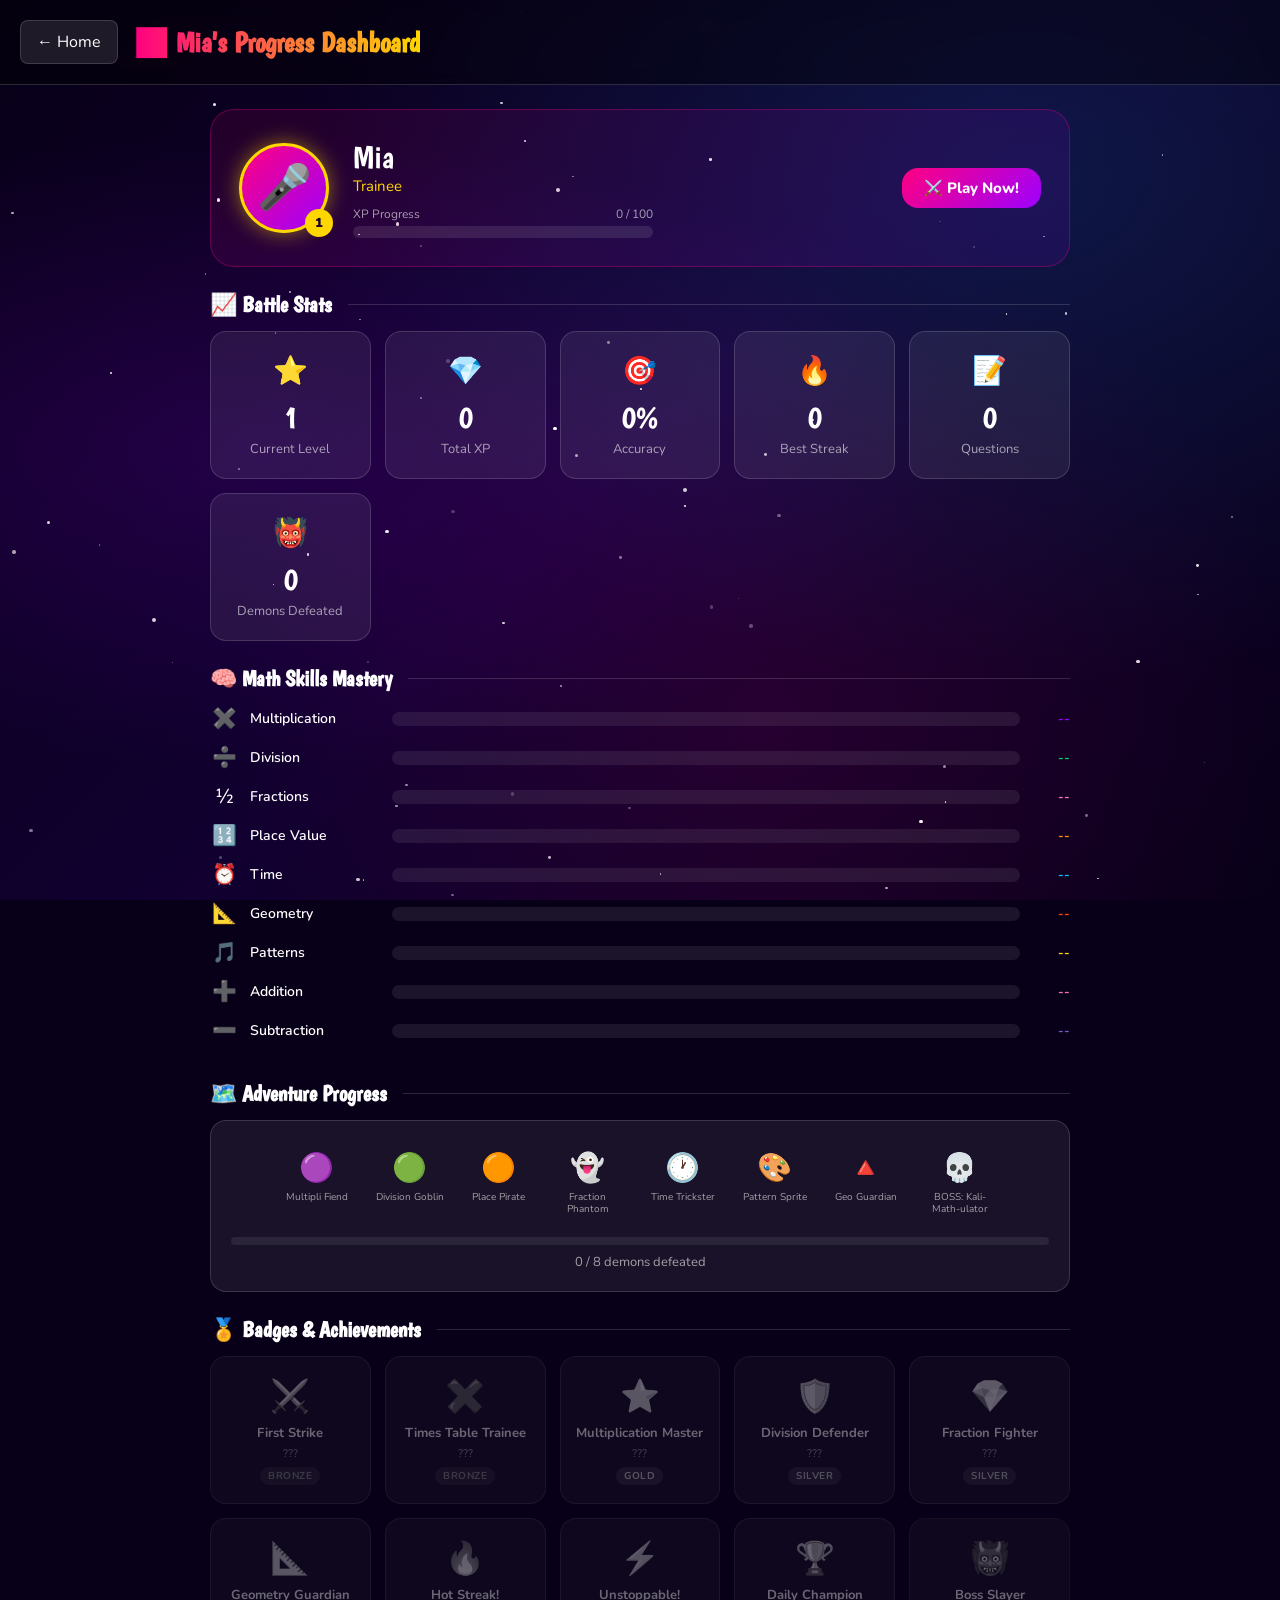
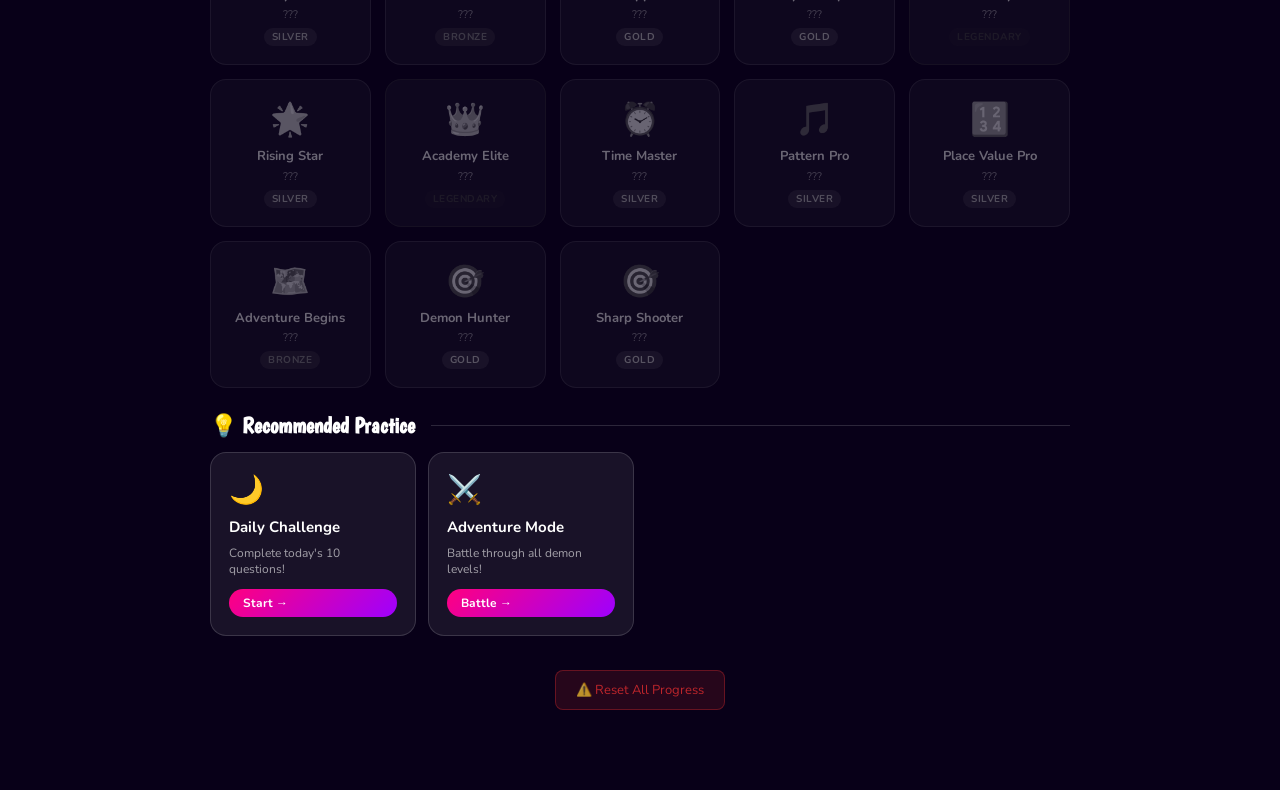
==== dashboard.html @ 1f5659ec "🎮 Launch MiaMath - K-Pop Demon Hunter Academy Full web-based 3rd grade math adventure game for Mia: " ====
<!DOCTYPE html>
<html lang="en">
<head>
  <meta charset="UTF-8">
  <meta name="viewport" content="width=device-width, initial-scale=1.0">
  <title>Dashboard – MiaMath</title>
  <link rel="preconnect" href="https://fonts.googleapis.com">
  <link rel="preconnect" href="https://fonts.gstatic.com" crossorigin>
  <link href="https://fonts.googleapis.com/css2?family=Boogaloo&family=Nunito:wght@400;600;700;800;900&display=swap" rel="stylesheet">
  <link rel="stylesheet" href="css/styles.css">
  <link rel="stylesheet" href="css/animations.css">
</head>
<body class="dashboard-page">

  <div class="stars-bg" id="starsContainer"></div>

  <!-- ══ HEADER ══ -->
  <header class="dashboard-header">
    <a href="index.html" class="back-btn">← Home</a>
    <h1 class="dashboard-title">📊 Mia's Progress Dashboard</h1>
  </header>

  <div class="dashboard-container">

    <!-- ══ HERO CARD ══ -->
    <div class="hero-card">
      <div class="hero-avatar-wrap">
        <div class="hero-avatar">🎤</div>
        <div class="hero-level-ring" id="heroLevelRing">1</div>
      </div>
      <div class="hero-info">
        <div class="hero-player-name" id="heroName">Mia</div>
        <div class="hero-title" id="heroTitle">Trainee</div>
        <div class="hero-xp-bar-container">
          <div class="hero-xp-label">
            <span>XP Progress</span>
            <span><span id="heroXpCurrent">0</span> / <span id="heroXpNext">100</span></span>
          </div>
          <div class="hero-xp-track">
            <div class="hero-xp-fill" id="heroXpFill" style="width:0%"></div>
          </div>
        </div>
      </div>
      <div style="text-align:center;padding:8px 0;">
        <a href="game.html?mode=adventure" style="display:inline-block;background:linear-gradient(135deg,var(--pink),var(--purple));color:white;border-radius:var(--radius);padding:10px 22px;font-weight:800;font-size:15px;">⚔️ Play Now!</a>
      </div>
    </div>

    <!-- ══ STATS GRID ══ -->
    <section>
      <h2 class="section-title">📈 Battle Stats</h2>
      <div class="stats-grid">
        <div class="stat-card">
          <div class="stat-card-icon">⭐</div>
          <div class="stat-card-value" id="statLevel">1</div>
          <div class="stat-card-label">Current Level</div>
        </div>
        <div class="stat-card">
          <div class="stat-card-icon">💎</div>
          <div class="stat-card-value" id="statXP">0</div>
          <div class="stat-card-label">Total XP</div>
        </div>
        <div class="stat-card">
          <div class="stat-card-icon">🎯</div>
          <div class="stat-card-value" id="statAccuracy">--</div>
          <div class="stat-card-label">Accuracy</div>
        </div>
        <div class="stat-card">
          <div class="stat-card-icon">🔥</div>
          <div class="stat-card-value" id="statStreak">0</div>
          <div class="stat-card-label">Best Streak</div>
        </div>
        <div class="stat-card">
          <div class="stat-card-icon">📝</div>
          <div class="stat-card-value" id="statTotalQ">0</div>
          <div class="stat-card-label">Questions</div>
        </div>
        <div class="stat-card">
          <div class="stat-card-icon">👹</div>
          <div class="stat-card-value" id="statDemons">0</div>
          <div class="stat-card-label">Demons Defeated</div>
        </div>
      </div>
    </section>

    <!-- ══ SKILL BARS ══ -->
    <section class="skills-section">
      <h2 class="section-title">🧠 Math Skills Mastery</h2>
      <div id="skillBars">
        <!-- Populated by JS -->
        <div style="color:var(--text-muted);font-size:14px">Loading skills...</div>
      </div>
    </section>

    <!-- ══ ADVENTURE PROGRESS ══ -->
    <section>
      <h2 class="section-title">🗺️ Adventure Progress</h2>
      <div style="background:var(--bg-card);border:1px solid var(--border);border-radius:var(--radius);padding:20px;">
        <div style="display:flex;gap:8px;flex-wrap:wrap;justify-content:center;margin-bottom:14px" id="demonProgressGrid">
          <!-- Populated by JS -->
        </div>
        <div class="adventure-progress-bar">
          <div class="adventure-progress-fill" id="advProgressFill" style="width:0%"></div>
        </div>
        <div style="text-align:center;font-size:13px;color:var(--text-muted);margin-top:8px" id="advProgressText">
          0 / 8 demons defeated
        </div>
      </div>
    </section>

    <!-- ══ BADGES ══ -->
    <section>
      <h2 class="section-title">🏅 Badges & Achievements</h2>
      <div class="badges-grid" id="badgesGrid">
        <div style="color:var(--text-muted);font-size:14px">Loading badges...</div>
      </div>
    </section>

    <!-- ══ RECOMMENDATIONS ══ -->
    <section>
      <h2 class="section-title">💡 Recommended Practice</h2>
      <div class="recommend-grid" id="recommendGrid">
        <!-- Populated by JS -->
      </div>
    </section>

    <!-- ══ RESET ══ -->
    <section style="text-align:center;padding:10px 0 20px;">
      <button id="resetBtn" style="
        background:rgba(255,51,51,0.12);
        border:1px solid rgba(255,51,51,0.3);
        border-radius:var(--radius-sm);
        color:rgba(255,51,51,0.7);
        padding:10px 20px;
        font-size:13px;
        cursor:pointer;
        font-family:var(--font-main);
        transition:all 0.2s;
      " onmouseover="this.style.background='rgba(255,51,51,0.2)'"
         onmouseout="this.style.background='rgba(255,51,51,0.12)'">
        ⚠️ Reset All Progress
      </button>
    </section>

  </div>

  <script src="js/progressSystem.js"></script>
  <script src="js/audioManager.js"></script>
  <script src="js/mathEngine.js"></script>
  <script src="js/uiEngine.js"></script>
  <script src="js/app.js"></script>

  <script>
    document.addEventListener('DOMContentLoaded', () => {
      const ps = ProgressSystem.getState();

      // Adventure demon grid
      const grid = document.getElementById('demonProgressGrid');
      const fill = document.getElementById('advProgressFill');
      const text = document.getElementById('advProgressText');
      const demonData = [
        { name: 'Multipli Fiend', emoji: '🟣' },
        { name: 'Division Goblin', emoji: '🟢' },
        { name: 'Place Pirate', emoji: '🟠' },
        { name: 'Fraction Phantom', emoji: '👻' },
        { name: 'Time Trickster', emoji: '🕐' },
        { name: 'Pattern Sprite', emoji: '🎨' },
        { name: 'Geo Guardian', emoji: '🔺' },
        { name: 'BOSS: Kali-Math-ulator', emoji: '💀' }
      ];

      const defeated = ps.adventureProgress?.defeatedDemons || [];
      demonData.forEach((d, i) => {
        const item = document.createElement('div');
        const done = defeated.includes(i);
        item.style.cssText = 'text-align:center;padding:8px 10px;';
        item.innerHTML = `
          <div style="font-size:28px">${done ? '✅' : d.emoji}</div>
          <div style="font-size:10px;color:${done ? 'var(--green)' : 'var(--text-muted)'};margin-top:4px;max-width:70px;line-height:1.2">${d.name}</div>
        `;
        item.title = done ? `${d.name} - DEFEATED!` : `${d.name} - Not yet defeated`;
        grid.appendChild(item);
      });
      const defCount = defeated.length;
      setTimeout(() => { fill.style.width = (defCount / 8 * 100) + '%'; }, 400);
      text.textContent = `${defCount} / 8 demons defeated`;

      // Reset button
      document.getElementById('resetBtn')?.addEventListener('click', () => {
        if (confirm('⚠️ Are you sure you want to reset ALL of Mia\'s progress? This cannot be undone!')) {
          if (confirm('🚨 Last chance! Reset everything?')) {
            ProgressSystem.reset();
            window.location.reload();
          }
        }
      });
    });
  </script>
</body>
</html>
---- css/styles.css ----
/* ============================================
   MiaMath - K-Pop Demon Hunter
   Main Stylesheet
   ============================================ */

@import url('https://fonts.googleapis.com/css2?family=Boogaloo&family=Nunito:wght@400;600;700;800;900&family=Fredoka+One&display=swap');

/* ---- CSS Variables ---- */
:root {
  --pink:       #FF0080;
  --pink-light: #FF69B4;
  --pink-pale:  #FFB6C1;
  --blue:       #00BFFF;
  --blue-dark:  #0040FF;
  --purple:     #9D00FF;
  --purple-dark:#6600BB;
  --gold:       #FFD700;
  --gold-dark:  #FFA500;
  --green:      #00FF88;
  --red:        #FF3333;
  --bg-dark:    #080018;
  --bg-mid:     #110030;
  --bg-card:    rgba(255,255,255,0.07);
  --bg-card-hover: rgba(255,255,255,0.13);
  --text:       #FFFFFF;
  --text-muted: rgba(255,255,255,0.6);
  --border:     rgba(255,255,255,0.15);
  --shadow-pink: 0 0 20px rgba(255,0,128,0.5);
  --shadow-blue: 0 0 20px rgba(0,191,255,0.5);
  --shadow-gold: 0 0 20px rgba(255,215,0,0.5);
  --radius:     16px;
  --radius-sm:  8px;
  --radius-lg:  24px;
  --font-main:  'Nunito', 'Comic Sans MS', sans-serif;
  --font-title: 'Boogaloo', 'Fredoka One', cursive;
}

/* ---- Reset ---- */
*, *::before, *::after { box-sizing: border-box; margin: 0; padding: 0; }
html { scroll-behavior: smooth; }
body {
  font-family: var(--font-main);
  background: var(--bg-dark);
  color: var(--text);
  min-height: 100vh;
  overflow-x: hidden;
  -webkit-font-smoothing: antialiased;
}
a { text-decoration: none; color: inherit; }
img, svg { max-width: 100%; }
button { cursor: pointer; font-family: inherit; }

/* ============================================
   BACKGROUND / STARS
   ============================================ */
.stars-bg {
  position: fixed;
  inset: 0;
  pointer-events: none;
  z-index: 0;
  background:
    radial-gradient(ellipse at 20% 50%, rgba(157,0,255,0.15) 0%, transparent 50%),
    radial-gradient(ellipse at 80% 20%, rgba(0,191,255,0.12) 0%, transparent 50%),
    radial-gradient(ellipse at 60% 80%, rgba(255,0,128,0.10) 0%, transparent 50%),
    linear-gradient(135deg, #080018 0%, #110030 50%, #080018 100%);
}
.star-dot {
  position: absolute;
  border-radius: 50%;
  background: white;
  animation: twinkle var(--dur, 3s) ease-in-out infinite;
}

/* ============================================
   LANDING PAGE
   ============================================ */
.landing-page { position: relative; overflow: hidden; }

.landing-container {
  position: relative;
  z-index: 1;
  max-width: 900px;
  margin: 0 auto;
  padding: 20px 20px 60px;
  display: flex;
  flex-direction: column;
  align-items: center;
  gap: 28px;
}

/* Title Section */
.title-section { text-align: center; }

.academy-badge {
  display: inline-block;
  background: linear-gradient(90deg, var(--purple), var(--pink), var(--blue));
  -webkit-background-clip: text;
  -webkit-text-fill-color: transparent;
  background-clip: text;
  font-family: var(--font-title);
  font-size: 14px;
  letter-spacing: 3px;
  text-transform: uppercase;
  margin-bottom: 8px;
}

.game-title {
  font-family: var(--font-title);
  font-size: clamp(56px, 12vw, 100px);
  line-height: 1;
  margin-bottom: 8px;
  filter: drop-shadow(0 0 30px rgba(255,0,128,0.6));
}
.title-mia {
  background: linear-gradient(135deg, var(--pink) 0%, var(--gold) 50%, var(--pink-light) 100%);
  -webkit-background-clip: text;
  -webkit-text-fill-color: transparent;
  background-clip: text;
  animation: titlePulse 2s ease-in-out infinite;
}
.title-math {
  background: linear-gradient(135deg, var(--blue) 0%, var(--purple) 50%, var(--blue-dark) 100%);
  -webkit-background-clip: text;
  -webkit-text-fill-color: transparent;
  background-clip: text;
  margin-left: 8px;
  animation: titlePulse 2s ease-in-out infinite 0.5s;
}
.title-subtitle {
  font-size: 16px;
  color: var(--text-muted);
  letter-spacing: 2px;
  font-weight: 600;
  text-transform: uppercase;
}

/* Hero display */
.hero-display {
  display: flex;
  align-items: center;
  gap: 24px;
  flex-wrap: wrap;
  justify-content: center;
}
.hero-character {
  position: relative;
  display: flex;
  flex-direction: column;
  align-items: center;
  gap: 8px;
}
.hero-character img, .hero-character svg {
  width: 160px;
  filter: drop-shadow(0 0 20px rgba(255,105,180,0.7));
  animation: heroFloat 3s ease-in-out infinite;
}
.hero-name-tag {
  background: linear-gradient(90deg, var(--gold), var(--gold-dark));
  color: #1A0033;
  font-family: var(--font-title);
  font-size: 16px;
  padding: 4px 20px;
  border-radius: 20px;
  font-weight: 700;
}

.welcome-message {
  background: var(--bg-card);
  border: 1px solid var(--border);
  border-radius: var(--radius);
  padding: 20px 28px;
  backdrop-filter: blur(10px);
  text-align: center;
}
.welcome-line {
  font-size: 22px;
  font-weight: 800;
  margin-bottom: 6px;
}
.welcome-sub {
  font-size: 15px;
  color: var(--text-muted);
}
.name-highlight {
  color: var(--pink);
  text-shadow: 0 0 12px var(--pink);
  font-size: 26px;
}

/* Mode Grid */
.mode-grid {
  display: grid;
  grid-template-columns: repeat(2, 1fr);
  gap: 16px;
  width: 100%;
  max-width: 600px;
}

.mode-card {
  position: relative;
  background: var(--bg-card);
  border: 2px solid var(--border);
  border-radius: var(--radius);
  padding: 24px 16px;
  text-align: center;
  transition: all 0.3s ease;
  overflow: hidden;
  cursor: pointer;
}
.mode-card:hover {
  transform: translateY(-4px) scale(1.02);
  background: var(--bg-card-hover);
}
.mode-card .card-glow {
  position: absolute;
  inset: 0;
  opacity: 0;
  transition: opacity 0.3s;
}
.mode-card:hover .card-glow { opacity: 1; }

.adventure-card { border-color: rgba(255,0,128,0.4); }
.adventure-card:hover { border-color: var(--pink); box-shadow: var(--shadow-pink); }
.adventure-card .card-glow { background: radial-gradient(circle at center, rgba(255,0,128,0.1), transparent); }

.practice-card { border-color: rgba(0,191,255,0.4); }
.practice-card:hover { border-color: var(--blue); box-shadow: var(--shadow-blue); }
.practice-card .card-glow { background: radial-gradient(circle at center, rgba(0,191,255,0.1), transparent); }

.boss-card { border-color: rgba(157,0,255,0.4); }
.boss-card:hover { border-color: var(--purple); box-shadow: 0 0 20px rgba(157,0,255,0.5); }
.boss-card .card-glow { background: radial-gradient(circle at center, rgba(157,0,255,0.1), transparent); }

.daily-card { border-color: rgba(255,215,0,0.4); }
.daily-card:hover { border-color: var(--gold); box-shadow: var(--shadow-gold); }
.daily-card .card-glow { background: radial-gradient(circle at center, rgba(255,215,0,0.1), transparent); }

.card-icon { font-size: 36px; margin-bottom: 10px; display: block; }
.card-title {
  font-family: var(--font-title);
  font-size: 20px;
  margin-bottom: 6px;
  color: white;
}
.card-desc {
  font-size: 13px;
  color: var(--text-muted);
}

/* Dashboard button */
.dashboard-btn {
  display: flex;
  align-items: center;
  gap: 10px;
  background: linear-gradient(135deg, rgba(255,215,0,0.15), rgba(255,165,0,0.1));
  border: 2px solid rgba(255,215,0,0.4);
  border-radius: 50px;
  padding: 12px 28px;
  font-size: 16px;
  font-weight: 700;
  color: var(--gold);
  transition: all 0.3s;
}
.dashboard-btn:hover {
  background: linear-gradient(135deg, rgba(255,215,0,0.25), rgba(255,165,0,0.2));
  border-color: var(--gold);
  box-shadow: var(--shadow-gold);
  transform: scale(1.05);
}

/* Quick stats */
.quick-stats {
  display: flex;
  gap: 20px;
  background: var(--bg-card);
  border: 1px solid var(--border);
  border-radius: 50px;
  padding: 14px 28px;
  flex-wrap: wrap;
  justify-content: center;
  backdrop-filter: blur(10px);
}
.stat-item {
  display: flex;
  align-items: center;
  gap: 6px;
  font-size: 14px;
}
.stat-icon { font-size: 18px; }
.stat-label { color: var(--text-muted); font-size: 12px; }
.stat-value { font-weight: 800; font-size: 16px; color: white; }

/* ============================================
   GAME PAGE - BATTLE ARENA
   ============================================ */
.game-page {
  display: flex;
  flex-direction: column;
  min-height: 100vh;
  position: relative;
}

/* HUD */
.game-hud {
  position: relative;
  z-index: 10;
  display: flex;
  align-items: center;
  justify-content: space-between;
  padding: 12px 20px;
  background: rgba(0,0,0,0.5);
  border-bottom: 1px solid var(--border);
  backdrop-filter: blur(10px);
  flex-wrap: wrap;
  gap: 10px;
}

.hud-left, .hud-right { display: flex; align-items: center; gap: 12px; }
.hud-center { display: flex; flex-direction: column; align-items: center; gap: 4px; flex: 1; max-width: 280px; }

.level-badge {
  background: linear-gradient(135deg, var(--purple), var(--pink));
  border-radius: 20px;
  padding: 6px 14px;
  font-family: var(--font-title);
  font-size: 16px;
  white-space: nowrap;
}

.xp-bar-container {
  width: 100%;
}
.xp-label {
  display: flex;
  justify-content: space-between;
  font-size: 11px;
  color: var(--text-muted);
  margin-bottom: 3px;
}
.xp-bar-track {
  width: 100%;
  height: 10px;
  background: rgba(255,255,255,0.1);
  border-radius: 5px;
  overflow: hidden;
}
.xp-bar-fill {
  height: 100%;
  background: linear-gradient(90deg, var(--purple), var(--pink), var(--gold));
  border-radius: 5px;
  transition: width 0.8s ease;
}

.streak-badge {
  display: flex;
  align-items: center;
  gap: 5px;
  background: rgba(255,165,0,0.2);
  border: 1px solid rgba(255,165,0,0.4);
  border-radius: 20px;
  padding: 6px 12px;
  font-weight: 700;
  font-size: 14px;
  color: var(--gold);
}
.streak-badge.hot { animation: streakPulse 0.5s ease-in-out infinite alternate; }

.hud-btn {
  background: rgba(255,255,255,0.1);
  border: 1px solid var(--border);
  border-radius: 10px;
  padding: 8px 14px;
  color: white;
  font-size: 14px;
  transition: all 0.2s;
}
.hud-btn:hover { background: rgba(255,255,255,0.18); }

/* Battle arena */
.battle-arena {
  position: relative;
  z-index: 1;
  flex: 1;
  display: flex;
  flex-direction: column;
  align-items: center;
  padding: 20px;
  gap: 16px;
}

/* Stage */
.battle-stage {
  width: 100%;
  max-width: 800px;
  display: flex;
  justify-content: space-between;
  align-items: flex-end;
  gap: 10px;
  min-height: 280px;
}

.demon-side, .mia-side {
  display: flex;
  flex-direction: column;
  align-items: center;
  gap: 8px;
  flex: 1;
  max-width: 260px;
}

.mia-side { align-items: center; }

/* Fighter sprites */
.fighter-sprite {
  position: relative;
  display: flex;
  justify-content: center;
}
.fighter-sprite img, .fighter-sprite svg {
  width: clamp(120px, 18vw, 200px);
  height: auto;
  filter: drop-shadow(0 8px 20px rgba(0,0,0,0.5));
}
.demon-sprite img, .demon-sprite svg {
  animation: demonIdle 2.5s ease-in-out infinite;
  filter: drop-shadow(0 0 18px rgba(157,0,255,0.6));
}
.mia-sprite img, .mia-sprite svg {
  animation: heroFloat 3s ease-in-out infinite;
  filter: drop-shadow(0 0 18px rgba(255,105,180,0.6));
}

/* HP/Energy bars */
.health-bar-container, .energy-bar-container {
  width: 100%;
  max-width: 200px;
}
.bar-label {
  display: flex;
  justify-content: space-between;
  align-items: center;
  margin-bottom: 4px;
}
.bar-name { font-weight: 700; font-size: 13px; }
.bar-value { font-size: 13px; font-weight: 700; }

.hp-track, .energy-track {
  width: 100%;
  height: 16px;
  background: rgba(0,0,0,0.4);
  border-radius: 8px;
  overflow: hidden;
  border: 1px solid rgba(255,255,255,0.1);
}
.hp-fill {
  height: 100%;
  border-radius: 8px;
  background: linear-gradient(90deg, #FF4444, #FF0000);
  transition: width 0.5s ease;
  position: relative;
  overflow: hidden;
}
.hp-fill::after {
  content: '';
  position: absolute;
  top: 2px; left: 5px; right: 5px;
  height: 4px;
  background: rgba(255,255,255,0.35);
  border-radius: 2px;
}
.hp-fill.good { background: linear-gradient(90deg, #44CC44, #00AA00); }
.hp-fill.warn { background: linear-gradient(90deg, #FFAA00, #FF8800); }
.hp-fill.crit { background: linear-gradient(90deg, #FF4444, #CC0000); animation: hpCrit 0.5s ease-in-out infinite alternate; }

.energy-fill {
  height: 100%;
  border-radius: 8px;
  background: linear-gradient(90deg, var(--blue), var(--purple));
  transition: width 0.5s ease;
}

/* Speech bubble */
.speech-bubble {
  position: relative;
  background: rgba(0,0,0,0.7);
  border: 2px solid var(--purple);
  border-radius: var(--radius);
  padding: 12px 16px;
  max-width: 220px;
  text-align: center;
  font-size: 14px;
  box-shadow: 0 0 15px rgba(157,0,255,0.3);
  transition: all 0.3s;
}
.speech-bubble::after {
  content: '';
  position: absolute;
  bottom: -12px;
  left: 50%;
  transform: translateX(-50%);
  border: 6px solid transparent;
  border-top-color: var(--purple);
}
.demon-name-badge {
  font-family: var(--font-title);
  font-size: 18px;
  color: var(--purple);
  margin-bottom: 4px;
}
.demon-taunt { font-size: 13px; color: var(--text-muted); font-style: italic; }

/* VS indicator */
.vs-badge {
  font-family: var(--font-title);
  font-size: 32px;
  color: var(--gold);
  text-shadow: 0 0 20px var(--gold);
  align-self: center;
  animation: vsPulse 1.5s ease-in-out infinite;
}

/* ============================================
   QUESTION AREA
   ============================================ */
.question-area {
  width: 100%;
  max-width: 680px;
  background: rgba(0,0,0,0.5);
  border: 2px solid var(--border);
  border-radius: var(--radius-lg);
  padding: 24px;
  backdrop-filter: blur(12px);
  text-align: center;
}
.question-area.correct-flash { border-color: var(--green); box-shadow: 0 0 30px rgba(0,255,136,0.4); }
.question-area.wrong-flash  { border-color: var(--red); box-shadow: 0 0 30px rgba(255,51,51,0.4); }

.category-tag {
  display: inline-flex;
  align-items: center;
  gap: 6px;
  background: rgba(157,0,255,0.25);
  border: 1px solid rgba(157,0,255,0.4);
  border-radius: 20px;
  padding: 4px 14px;
  font-size: 12px;
  color: var(--pink-light);
  margin-bottom: 12px;
  text-transform: uppercase;
  letter-spacing: 1px;
  font-weight: 700;
}

.question-text {
  font-size: clamp(20px, 4vw, 28px);
  font-weight: 800;
  line-height: 1.3;
  margin-bottom: 20px;
  color: white;
}
.question-text.word-problem {
  font-size: clamp(17px, 3vw, 21px);
  background: rgba(255,255,255,0.05);
  border-radius: var(--radius-sm);
  padding: 14px;
  border-left: 4px solid var(--blue);
}

/* Multiple choice answers */
.choices-grid {
  display: grid;
  grid-template-columns: repeat(2, 1fr);
  gap: 12px;
  margin-bottom: 16px;
}

.choice-btn {
  background: rgba(255,255,255,0.07);
  border: 2px solid var(--border);
  border-radius: var(--radius);
  padding: 16px 12px;
  font-size: clamp(18px, 3vw, 24px);
  font-weight: 800;
  font-family: var(--font-main);
  color: white;
  transition: all 0.2s;
  position: relative;
  overflow: hidden;
}
.choice-btn::before {
  content: '';
  position: absolute;
  inset: 0;
  background: radial-gradient(circle at center, rgba(255,255,255,0.1), transparent);
  opacity: 0;
  transition: opacity 0.2s;
}
.choice-btn:hover:not(:disabled) {
  transform: scale(1.04);
  border-color: var(--pink);
  box-shadow: 0 0 20px rgba(255,0,128,0.3);
}
.choice-btn:hover:not(:disabled)::before { opacity: 1; }
.choice-btn:active:not(:disabled) { transform: scale(0.97); }
.choice-btn.correct {
  border-color: var(--green);
  background: rgba(0,255,136,0.2);
  box-shadow: 0 0 20px rgba(0,255,136,0.4);
  color: var(--green);
}
.choice-btn.wrong {
  border-color: var(--red);
  background: rgba(255,51,51,0.15);
  box-shadow: 0 0 15px rgba(255,51,51,0.3);
  color: var(--red);
}
.choice-btn:disabled { opacity: 0.6; cursor: not-allowed; }

/* Fill-in-blank input */
.fill-blank-form {
  display: flex;
  gap: 12px;
  justify-content: center;
  align-items: center;
  flex-wrap: wrap;
}
.fill-blank-input {
  background: rgba(255,255,255,0.07);
  border: 2px solid var(--border);
  border-radius: var(--radius);
  padding: 14px 20px;
  font-size: 28px;
  font-weight: 800;
  font-family: var(--font-main);
  color: white;
  text-align: center;
  width: 200px;
  transition: border-color 0.2s;
}
.fill-blank-input:focus {
  outline: none;
  border-color: var(--blue);
  box-shadow: 0 0 15px rgba(0,191,255,0.3);
}
.submit-btn {
  background: linear-gradient(135deg, var(--pink), var(--purple));
  border: none;
  border-radius: var(--radius);
  padding: 14px 28px;
  font-size: 18px;
  font-weight: 800;
  color: white;
  transition: all 0.2s;
}
.submit-btn:hover { transform: scale(1.05); box-shadow: var(--shadow-pink); }

/* Hint area */
.hint-area {
  margin-top: 14px;
  background: rgba(255,215,0,0.1);
  border: 1px solid rgba(255,215,0,0.3);
  border-radius: var(--radius-sm);
  padding: 12px 16px;
  font-size: 14px;
  color: var(--gold);
  text-align: left;
  display: none;
}
.hint-area.visible { display: block; animation: fadeInUp 0.4s ease; }
.hint-icon { margin-right: 8px; }

/* Feedback flash */
.feedback-overlay {
  position: fixed;
  top: 50%;
  left: 50%;
  transform: translate(-50%, -50%);
  font-family: var(--font-title);
  font-size: clamp(48px, 10vw, 80px);
  font-weight: 900;
  pointer-events: none;
  z-index: 100;
  opacity: 0;
  text-shadow: 0 0 40px currentColor;
}
.feedback-overlay.correct-feed {
  color: var(--green);
  animation: feedbackPop 0.8s ease forwards;
}
.feedback-overlay.wrong-feed {
  color: var(--red);
  animation: feedbackWrong 0.8s ease forwards;
}

/* ============================================
   BATTLE RESULT OVERLAY
   ============================================ */
.result-overlay {
  position: fixed;
  inset: 0;
  z-index: 200;
  display: flex;
  align-items: center;
  justify-content: center;
  background: rgba(0,0,0,0.85);
  backdrop-filter: blur(8px);
  opacity: 0;
  pointer-events: none;
  transition: opacity 0.5s;
}
.result-overlay.active { opacity: 1; pointer-events: all; }

.result-card {
  background: linear-gradient(135deg, #110030, #0a0018);
  border: 2px solid var(--border);
  border-radius: var(--radius-lg);
  padding: 40px;
  max-width: 480px;
  width: 90%;
  text-align: center;
  position: relative;
  overflow: hidden;
}
.result-card.victory { border-color: var(--gold); box-shadow: var(--shadow-gold); }
.result-card.defeat  { border-color: var(--red); box-shadow: 0 0 40px rgba(255,51,51,0.3); }

.result-icon { font-size: 72px; margin-bottom: 10px; }
.result-title {
  font-family: var(--font-title);
  font-size: 42px;
  margin-bottom: 8px;
}
.result-card.victory .result-title { color: var(--gold); text-shadow: var(--shadow-gold); }
.result-card.defeat  .result-title { color: var(--red); }

.result-msg { font-size: 17px; color: var(--text-muted); margin-bottom: 20px; line-height: 1.5; }
.result-msg .name-hi { color: var(--pink); font-weight: 800; }

.result-stats {
  display: flex;
  justify-content: center;
  gap: 20px;
  margin-bottom: 24px;
  flex-wrap: wrap;
}
.res-stat {
  background: rgba(255,255,255,0.07);
  border-radius: var(--radius-sm);
  padding: 12px 20px;
  text-align: center;
}
.res-stat-val { font-size: 28px; font-weight: 900; color: var(--gold); }
.res-stat-lbl { font-size: 12px; color: var(--text-muted); }

.result-xp-gain {
  font-family: var(--font-title);
  font-size: 26px;
  color: var(--purple);
  margin-bottom: 20px;
  animation: xpPop 0.6s ease;
}

.badge-unlocked {
  background: linear-gradient(135deg, rgba(255,215,0,0.15), rgba(255,165,0,0.1));
  border: 2px solid var(--gold);
  border-radius: var(--radius);
  padding: 14px;
  margin-bottom: 20px;
  display: none;
}
.badge-unlocked.show { display: block; animation: badgePop 0.6s cubic-bezier(0.34,1.56,0.64,1); }
.badge-unlocked-title { font-size: 12px; color: var(--gold); text-transform: uppercase; letter-spacing: 1px; margin-bottom: 6px; }
.badge-unlocked-name { font-family: var(--font-title); font-size: 22px; color: white; }

.result-btns { display: flex; gap: 12px; justify-content: center; flex-wrap: wrap; }
.result-btn {
  padding: 14px 28px;
  border: none;
  border-radius: var(--radius);
  font-size: 16px;
  font-weight: 800;
  font-family: var(--font-main);
  transition: all 0.2s;
}
.result-btn.primary {
  background: linear-gradient(135deg, var(--pink), var(--purple));
  color: white;
}
.result-btn.secondary {
  background: rgba(255,255,255,0.1);
  border: 1px solid var(--border);
  color: white;
}
.result-btn:hover { transform: scale(1.05); }

/* ============================================
   DASHBOARD PAGE
   ============================================ */
.dashboard-page {
  position: relative;
  min-height: 100vh;
}

.dashboard-header {
  position: relative;
  z-index: 1;
  display: flex;
  align-items: center;
  gap: 16px;
  padding: 20px;
  border-bottom: 1px solid var(--border);
  background: rgba(0,0,0,0.4);
  backdrop-filter: blur(10px);
}
.back-btn {
  background: rgba(255,255,255,0.1);
  border: 1px solid var(--border);
  border-radius: var(--radius-sm);
  padding: 10px 16px;
  color: white;
  font-size: 16px;
  transition: all 0.2s;
}
.back-btn:hover { background: rgba(255,255,255,0.18); transform: translateX(-2px); }

.dashboard-title {
  font-family: var(--font-title);
  font-size: 28px;
  background: linear-gradient(90deg, var(--pink), var(--gold));
  -webkit-background-clip: text;
  -webkit-text-fill-color: transparent;
  background-clip: text;
}

.dashboard-container {
  position: relative;
  z-index: 1;
  max-width: 900px;
  margin: 0 auto;
  padding: 24px 20px 60px;
  display: flex;
  flex-direction: column;
  gap: 24px;
}

/* Player hero card */
.hero-card {
  background: linear-gradient(135deg, rgba(255,0,128,0.1), rgba(157,0,255,0.1));
  border: 1px solid rgba(255,0,128,0.3);
  border-radius: var(--radius-lg);
  padding: 28px;
  display: flex;
  align-items: center;
  gap: 24px;
  flex-wrap: wrap;
}
.hero-avatar-wrap {
  position: relative;
}
.hero-avatar {
  width: 90px;
  height: 90px;
  background: linear-gradient(135deg, var(--pink), var(--purple));
  border-radius: 50%;
  display: flex;
  align-items: center;
  justify-content: center;
  font-size: 44px;
  border: 3px solid var(--gold);
  box-shadow: var(--shadow-gold);
}
.hero-level-ring {
  position: absolute;
  bottom: -4px; right: -4px;
  background: var(--gold);
  color: #1A0033;
  font-weight: 900;
  font-size: 13px;
  border-radius: 50%;
  width: 28px; height: 28px;
  display: flex; align-items: center; justify-content: center;
}
.hero-info { flex: 1; }
.hero-player-name { font-family: var(--font-title); font-size: 32px; color: white; }
.hero-title { color: var(--gold); font-size: 15px; margin-bottom: 10px; }
.hero-xp-bar-container { width: 100%; max-width: 300px; }
.hero-xp-label { display: flex; justify-content: space-between; font-size: 12px; color: var(--text-muted); margin-bottom: 4px; }
.hero-xp-track {
  width: 100%;
  height: 12px;
  background: rgba(255,255,255,0.1);
  border-radius: 6px;
  overflow: hidden;
}
.hero-xp-fill {
  height: 100%;
  background: linear-gradient(90deg, var(--purple), var(--pink), var(--gold));
  border-radius: 6px;
  transition: width 1s ease;
}

/* Stats grid */
.stats-grid {
  display: grid;
  grid-template-columns: repeat(auto-fit, minmax(160px, 1fr));
  gap: 14px;
}
.stat-card {
  background: var(--bg-card);
  border: 1px solid var(--border);
  border-radius: var(--radius);
  padding: 20px;
  text-align: center;
  transition: all 0.3s;
}
.stat-card:hover { transform: translateY(-2px); background: var(--bg-card-hover); }
.stat-card-icon { font-size: 28px; margin-bottom: 8px; }
.stat-card-value { font-family: var(--font-title); font-size: 32px; color: white; margin-bottom: 4px; }
.stat-card-label { font-size: 13px; color: var(--text-muted); }

/* Section titles */
.section-title {
  font-family: var(--font-title);
  font-size: 22px;
  margin-bottom: 14px;
  display: flex;
  align-items: center;
  gap: 8px;
}
.section-title::after {
  content: '';
  flex: 1;
  height: 1px;
  background: var(--border);
  margin-left: 8px;
}

/* Skill bars */
.skills-section {}
.skill-row {
  display: flex;
  align-items: center;
  gap: 12px;
  margin-bottom: 12px;
}
.skill-icon { font-size: 20px; width: 28px; text-align: center; }
.skill-name { width: 130px; font-size: 14px; font-weight: 600; flex-shrink: 0; }
.skill-track {
  flex: 1;
  height: 14px;
  background: rgba(255,255,255,0.08);
  border-radius: 7px;
  overflow: hidden;
}
.skill-fill {
  height: 100%;
  border-radius: 7px;
  transition: width 1.2s cubic-bezier(0.34,1.56,0.64,1);
}
.skill-pct { font-size: 13px; font-weight: 700; width: 38px; text-align: right; }

/* Badges grid */
.badges-grid {
  display: grid;
  grid-template-columns: repeat(auto-fill, minmax(150px, 1fr));
  gap: 14px;
}
.badge-card {
  background: var(--bg-card);
  border: 1px solid var(--border);
  border-radius: var(--radius);
  padding: 18px 12px;
  text-align: center;
  transition: all 0.3s;
  position: relative;
  overflow: hidden;
}
.badge-card.unlocked {
  background: linear-gradient(135deg, rgba(255,215,0,0.1), rgba(255,165,0,0.05));
  border-color: rgba(255,215,0,0.4);
}
.badge-card.unlocked:hover { transform: translateY(-3px); box-shadow: var(--shadow-gold); }
.badge-card.locked { opacity: 0.4; filter: grayscale(1); }
.badge-card.legendary { border-color: rgba(255,0,128,0.5); }
.badge-card.legendary.unlocked { background: linear-gradient(135deg, rgba(255,0,128,0.15), rgba(157,0,255,0.1)); }
.badge-icon { font-size: 32px; margin-bottom: 8px; display: block; }
.badge-name { font-size: 13px; font-weight: 700; margin-bottom: 4px; line-height: 1.2; }
.badge-desc { font-size: 11px; color: var(--text-muted); }
.badge-rarity {
  display: inline-block;
  font-size: 10px;
  padding: 2px 8px;
  border-radius: 10px;
  margin-top: 6px;
  font-weight: 700;
  text-transform: uppercase;
  letter-spacing: 0.5px;
}
.rarity-bronze { background: rgba(205,127,50,0.2); color: #CD7F32; }
.rarity-silver { background: rgba(192,192,192,0.15); color: #C0C0C0; }
.rarity-gold { background: rgba(255,215,0,0.15); color: var(--gold); }
.rarity-legendary { background: rgba(255,0,128,0.15); color: var(--pink); }

/* Recommended section */
.recommend-grid {
  display: grid;
  grid-template-columns: repeat(auto-fill, minmax(200px, 1fr));
  gap: 12px;
}
.recommend-card {
  background: var(--bg-card);
  border: 1px solid var(--border);
  border-radius: var(--radius);
  padding: 18px;
  display: flex;
  flex-direction: column;
  gap: 8px;
  transition: all 0.3s;
  text-decoration: none;
}
.recommend-card:hover { background: var(--bg-card-hover); transform: translateY(-2px); }
.rec-icon { font-size: 28px; }
.rec-name { font-weight: 700; font-size: 15px; }
.rec-desc { font-size: 12px; color: var(--text-muted); }
.rec-action {
  display: inline-block;
  background: linear-gradient(135deg, var(--pink), var(--purple));
  color: white;
  border-radius: 20px;
  padding: 6px 14px;
  font-size: 12px;
  font-weight: 700;
  margin-top: 4px;
}

/* ============================================
   MODE INTRO OVERLAY
   ============================================ */
.mode-intro {
  position: fixed;
  inset: 0;
  z-index: 150;
  display: flex;
  align-items: center;
  justify-content: center;
  background: rgba(0,0,0,0.92);
  backdrop-filter: blur(12px);
  transition: opacity 0.5s;
}
.mode-intro.hide { opacity: 0; pointer-events: none; }

.intro-card {
  max-width: 500px;
  width: 90%;
  text-align: center;
  padding: 40px;
  background: linear-gradient(135deg, #110030, #080018);
  border: 2px solid var(--purple);
  border-radius: var(--radius-lg);
  box-shadow: 0 0 40px rgba(157,0,255,0.3);
  animation: introSlideIn 0.6s cubic-bezier(0.34,1.56,0.64,1);
}
.intro-demon-preview { width: 180px; margin: 0 auto 16px; animation: demonIdle 2.5s ease-in-out infinite; }
.intro-demon-name { font-family: var(--font-title); font-size: 30px; color: var(--purple); margin-bottom: 4px; }
.intro-sub { font-size: 15px; color: var(--text-muted); margin-bottom: 16px; }
.intro-desc { font-size: 16px; line-height: 1.6; margin-bottom: 24px; }
.intro-start-btn {
  background: linear-gradient(135deg, var(--pink), var(--purple));
  border: none;
  border-radius: var(--radius);
  padding: 16px 40px;
  font-size: 20px;
  font-weight: 800;
  font-family: var(--font-title);
  color: white;
  cursor: pointer;
  transition: all 0.2s;
  box-shadow: var(--shadow-pink);
}
.intro-start-btn:hover { transform: scale(1.05); }

/* ============================================
   CONFETTI / PARTICLES
   ============================================ */
#confettiCanvas {
  position: fixed;
  inset: 0;
  pointer-events: none;
  z-index: 300;
  opacity: 0;
  transition: opacity 0.3s;
}
#confettiCanvas.active { opacity: 1; }

/* ============================================
   UTILITY
   ============================================ */
.hidden { display: none !important; }
.text-center { text-align: center; }
.flex-center { display: flex; align-items: center; justify-content: center; }

/* ---- Scrollbar ---- */
::-webkit-scrollbar { width: 6px; }
::-webkit-scrollbar-track { background: rgba(255,255,255,0.05); }
::-webkit-scrollbar-thumb { background: rgba(255,0,128,0.4); border-radius: 3px; }
::-webkit-scrollbar-thumb:hover { background: var(--pink); }

/* ============================================
   RESPONSIVE
   ============================================ */
@media (max-width: 640px) {
  .mode-grid { grid-template-columns: 1fr 1fr; gap: 10px; }
  .card-title { font-size: 16px; }
  .card-icon { font-size: 28px; }
  .battle-stage { min-height: 200px; }
  .choices-grid { grid-template-columns: 1fr 1fr; gap: 8px; }
  .choice-btn { padding: 12px 8px; font-size: 16px; }
  .question-text { font-size: 18px; }
  .game-hud { padding: 8px 12px; }
  .stats-grid { grid-template-columns: repeat(2, 1fr); }
  .badges-grid { grid-template-columns: repeat(2, 1fr); }
  .result-card { padding: 24px 20px; }
  .result-title { font-size: 32px; }
  .hero-card { flex-direction: column; text-align: center; }
}

@media (min-width: 641px) and (max-width: 900px) {
  .mode-grid { max-width: 480px; }
  .battle-stage { min-height: 240px; }
  .choices-grid { grid-template-columns: repeat(2, 1fr); }
}

@media (min-width: 901px) {
  .battle-stage { min-height: 300px; }
}
---- css/animations.css ----
/* ============================================
   MiaMath - K-Pop Demon Hunter
   Animations Stylesheet
   ============================================ */

/* ---- Background Stars ---- */
@keyframes twinkle {
  0%, 100% { opacity: 0.2; transform: scale(1); }
  50%       { opacity: 1;   transform: scale(1.3); }
}

/* ---- Title ---- */
@keyframes titlePulse {
  0%, 100% { filter: brightness(1); }
  50%       { filter: brightness(1.2); }
}

/* ---- Hero / Character ---- */
@keyframes heroFloat {
  0%, 100% { transform: translateY(0px); }
  50%       { transform: translateY(-10px); }
}

@keyframes demonIdle {
  0%, 100% { transform: translateY(0px) rotate(-1deg); }
  25%       { transform: translateY(-6px) rotate(1deg); }
  75%       { transform: translateY(-3px) rotate(-0.5deg); }
}

/* ---- Demon entrance ---- */
@keyframes demonEntrance {
  0%   { transform: scale(0) rotate(-20deg); opacity: 0; }
  60%  { transform: scale(1.15) rotate(5deg); opacity: 1; }
  80%  { transform: scale(0.95) rotate(-2deg); }
  100% { transform: scale(1) rotate(0); }
}

/* ---- Demon hit ---- */
@keyframes demonHit {
  0%    { transform: translateX(0) rotate(0); filter: brightness(1); }
  15%   { transform: translateX(-15px) rotate(-5deg); filter: brightness(3) saturate(0); }
  30%   { transform: translateX(12px) rotate(3deg); filter: brightness(2); }
  50%   { transform: translateX(-8px); }
  70%   { transform: translateX(5px); }
  100%  { transform: translateX(0) rotate(0); filter: brightness(1); }
}

/* ---- Demon defeat ---- */
@keyframes demonDefeat {
  0%    { transform: scale(1); opacity: 1; }
  20%   { transform: scale(1.2) rotate(10deg); filter: brightness(3); }
  40%   { transform: scale(0.8) rotate(-8deg); opacity: 0.7; }
  70%   { transform: scale(0.3) rotate(25deg) translateY(30px); opacity: 0.3; }
  100%  { transform: scale(0) rotate(45deg) translateY(60px); opacity: 0; }
}

/* ---- Mia attack animation ---- */
@keyframes miaAttack {
  0%   { transform: translateX(0) rotate(0); }
  20%  { transform: translateX(20px) rotate(8deg) scale(1.1); }
  40%  { transform: translateX(-5px) rotate(-3deg); }
  60%  { transform: translateX(8px); }
  100% { transform: translateX(0) rotate(0); }
}

/* ---- Mia hurt ---- */
@keyframes miaHurt {
  0%, 100% { filter: brightness(1); transform: translateX(0); }
  20%  { filter: brightness(0.3) sepia(1) hue-rotate(300deg); transform: translateX(8px); }
  40%  { filter: brightness(0.5); transform: translateX(-6px); }
  60%  { filter: brightness(0.7); transform: translateX(4px); }
  80%  { filter: brightness(0.9); transform: translateX(-2px); }
}

/* ---- Feedback overlays ---- */
@keyframes feedbackPop {
  0%   { opacity: 0; transform: translate(-50%, -50%) scale(0.3); }
  40%  { opacity: 1; transform: translate(-50%, -50%) scale(1.2); }
  60%  { transform: translate(-50%, -50%) scale(0.9); }
  80%  { transform: translate(-50%, -50%) scale(1.05); }
  100% { opacity: 0; transform: translate(-50%, -55%) scale(1); }
}

@keyframes feedbackWrong {
  0%   { opacity: 0; transform: translate(-50%, -50%) scale(0.5) rotate(-10deg); }
  30%  { opacity: 1; transform: translate(-50%, -50%) scale(1.1) rotate(5deg); }
  60%  { transform: translate(-50%, -50%) scale(0.95) rotate(-3deg); }
  100% { opacity: 0; transform: translate(-50%, -55%) scale(0.9); }
}

/* ---- VS badge ---- */
@keyframes vsPulse {
  0%, 100% { text-shadow: 0 0 10px var(--gold); transform: scale(1); }
  50%       { text-shadow: 0 0 30px var(--gold), 0 0 60px var(--gold); transform: scale(1.15); }
}

/* ---- XP Bar gain ---- */
@keyframes xpFill {
  0%   { background-position: 0% center; }
  100% { background-position: 200% center; }
}

@keyframes xpPop {
  0%   { transform: scale(0); opacity: 0; }
  60%  { transform: scale(1.2); opacity: 1; }
  100% { transform: scale(1); }
}

/* ---- Streak pulse ---- */
@keyframes streakPulse {
  0%   { box-shadow: 0 0 5px rgba(255,165,0,0.4); }
  100% { box-shadow: 0 0 20px rgba(255,165,0,0.9), 0 0 40px rgba(255,165,0,0.4); }
}

/* ---- HP critical ---- */
@keyframes hpCrit {
  0%   { opacity: 1; }
  100% { opacity: 0.5; }
}

/* ---- Badge unlock ---- */
@keyframes badgePop {
  0%   { transform: scale(0) rotate(-15deg); opacity: 0; }
  60%  { transform: scale(1.15) rotate(5deg); opacity: 1; }
  80%  { transform: scale(0.95) rotate(-2deg); }
  100% { transform: scale(1) rotate(0); }
}

/* ---- Modal intro ---- */
@keyframes introSlideIn {
  0%   { transform: scale(0.7) translateY(40px); opacity: 0; }
  70%  { transform: scale(1.03) translateY(-5px); opacity: 1; }
  100% { transform: scale(1) translateY(0); }
}

/* ---- Fade in up ---- */
@keyframes fadeInUp {
  0%   { transform: translateY(12px); opacity: 0; }
  100% { transform: translateY(0); opacity: 1; }
}

/* ---- Float (gentle) ---- */
@keyframes gentleFloat {
  0%, 100% { transform: translateY(0); }
  50%       { transform: translateY(-6px); }
}

/* ---- Shake (wrong answer) ---- */
@keyframes shake {
  0%, 100% { transform: translateX(0); }
  20%       { transform: translateX(-8px); }
  40%       { transform: translateX(8px); }
  60%       { transform: translateX(-5px); }
  80%       { transform: translateX(5px); }
}

/* ---- Level up ---- */
@keyframes levelUpFlash {
  0%   { opacity: 0; }
  10%  { opacity: 1; background: rgba(255,215,0,0.3); }
  30%  { background: rgba(255,215,0,0.1); }
  50%  { opacity: 1; background: rgba(255,215,0,0.2); }
  100% { opacity: 0; }
}

/* ---- HP bar flash ---- */
@keyframes hpBarFlash {
  0%, 100% { filter: brightness(1); }
  50%       { filter: brightness(2); }
}

/* ---- Star sparkle ---- */
@keyframes sparkle {
  0%   { transform: scale(0) rotate(0); opacity: 1; }
  50%  { transform: scale(1.2) rotate(180deg); opacity: 0.8; }
  100% { transform: scale(0) rotate(360deg); opacity: 0; }
}

/* ---- Confetti pieces ---- */
@keyframes confettiFall {
  0%   { transform: translateY(-20px) rotate(0deg); opacity: 1; }
  100% { transform: translateY(100vh) rotate(720deg); opacity: 0; }
}

/* ---- Score pop ---- */
@keyframes scorePop {
  0%   { transform: translateY(0) scale(1); opacity: 1; }
  50%  { transform: translateY(-30px) scale(1.3); opacity: 1; }
  100% { transform: translateY(-60px) scale(0.8); opacity: 0; }
}

/* ---- Choice button hover glow ---- */
@keyframes choiceGlow {
  0%, 100% { box-shadow: 0 0 8px rgba(255,0,128,0.3); }
  50%       { box-shadow: 0 0 20px rgba(255,0,128,0.6); }
}

/* ---- Correct answer burst ---- */
@keyframes correctBurst {
  0%   { transform: scale(1); box-shadow: 0 0 0 rgba(0,255,136,0); }
  40%  { transform: scale(1.06); box-shadow: 0 0 40px rgba(0,255,136,0.5); }
  100% { transform: scale(1); box-shadow: 0 0 0 rgba(0,255,136,0); }
}

/* ---- Energy pulse ---- */
@keyframes energyPulse {
  0%, 100% { opacity: 1; }
  50%       { opacity: 0.6; }
}

/* ---- Text rainbow ---- */
@keyframes rainbow {
  0%   { filter: hue-rotate(0deg); }
  100% { filter: hue-rotate(360deg); }
}

/* ---- Screen flash white ---- */
@keyframes screenFlash {
  0%, 100% { opacity: 0; }
  10%, 20% { opacity: 0.4; }
  15%       { opacity: 0.7; }
}

/* ---- Apply to elements ---- */
.demon-entrance { animation: demonEntrance 0.9s cubic-bezier(0.34,1.56,0.64,1) forwards; }
.demon-hit       { animation: demonHit 0.6s ease forwards; }
.demon-defeat    { animation: demonDefeat 1.2s ease forwards; }
.mia-attack      { animation: miaAttack 0.5s ease forwards; }
.mia-hurt        { animation: miaHurt 0.7s ease forwards; }
.shake-anim      { animation: shake 0.5s ease; }
.correct-burst   { animation: correctBurst 0.5s ease; }

/* ---- Floating particles ---- */
.particle {
  position: absolute;
  pointer-events: none;
  border-radius: 50%;
  animation: confettiFall linear forwards;
}

/* ---- Score popup ---- */
.score-popup {
  position: absolute;
  font-family: var(--font-title);
  font-size: 28px;
  font-weight: 900;
  pointer-events: none;
  z-index: 50;
  animation: scorePop 1s ease forwards;
}
.score-popup.positive { color: var(--green); text-shadow: 0 0 10px var(--green); }
.score-popup.negative { color: var(--red); text-shadow: 0 0 10px var(--red); }

/* ---- Stage spotlight ---- */
.stage-spotlight {
  position: absolute;
  bottom: 0;
  width: 100%;
  height: 40%;
  background: linear-gradient(to top,
    rgba(157,0,255,0.06) 0%,
    transparent 100%
  );
  pointer-events: none;
}

/* ---- HP bar transition (smooth) ---- */
.hp-fill, .energy-fill, .xp-bar-fill, .hero-xp-fill, .skill-fill {
  transition: width 0.7s cubic-bezier(0.4, 0, 0.2, 1);
}

/* ---- Adventure progress bar ---- */
.adventure-progress-bar {
  width: 100%;
  height: 8px;
  background: rgba(255,255,255,0.08);
  border-radius: 4px;
  overflow: hidden;
  margin-top: 6px;
}
.adventure-progress-fill {
  height: 100%;
  background: linear-gradient(90deg, var(--purple), var(--pink));
  border-radius: 4px;
  transition: width 1s ease;
}

/* ---- Demon HP segments ---- */
.hp-segments {
  display: flex;
  gap: 4px;
  width: 100%;
}
.hp-segment {
  flex: 1;
  height: 16px;
  border-radius: 4px;
  background: rgba(255,255,255,0.08);
  border: 1px solid rgba(255,255,255,0.1);
  transition: background 0.4s, box-shadow 0.4s;
}
.hp-segment.filled {
  background: linear-gradient(90deg, #FF4444, #FF0000);
  box-shadow: 0 0 6px rgba(255,0,0,0.5);
}
.hp-segment.filled.full { background: linear-gradient(90deg, #44CC44, #00AA00); box-shadow: 0 0 6px rgba(0,200,0,0.5); }

/* ---- Combo notification ---- */
.combo-flash {
  position: fixed;
  top: 80px;
  left: 50%;
  transform: translateX(-50%);
  background: linear-gradient(135deg, var(--gold), var(--gold-dark));
  color: #1A0033;
  font-family: var(--font-title);
  font-size: 24px;
  padding: 10px 28px;
  border-radius: 30px;
  z-index: 80;
  animation: comboFlash 1.5s ease forwards;
  white-space: nowrap;
}
@keyframes comboFlash {
  0%   { opacity: 0; transform: translateX(-50%) translateY(-10px) scale(0.8); }
  20%  { opacity: 1; transform: translateX(-50%) translateY(0) scale(1.1); }
  70%  { opacity: 1; transform: translateX(-50%) translateY(0) scale(1); }
  100% { opacity: 0; transform: translateX(-50%) translateY(-15px); }
}

/* ---- Intro countdown ---- */
.countdown-overlay {
  position: fixed;
  inset: 0;
  z-index: 160;
  display: flex;
  align-items: center;
  justify-content: center;
  background: rgba(0,0,0,0.7);
  backdrop-filter: blur(4px);
}
.countdown-num {
  font-family: var(--font-title);
  font-size: 160px;
  color: white;
  text-shadow: 0 0 60px var(--pink), 0 0 120px var(--purple);
  animation: countdownPop 1s ease forwards;
}
@keyframes countdownPop {
  0%   { transform: scale(1.5); opacity: 0; }
  30%  { transform: scale(1); opacity: 1; }
  70%  { transform: scale(1); opacity: 1; }
  100% { transform: scale(0.3); opacity: 0; }
}

/* ---- Level up overlay ---- */
.levelup-overlay {
  position: fixed;
  inset: 0;
  z-index: 250;
  display: flex;
  align-items: center;
  justify-content: center;
  pointer-events: none;
  animation: levelUpFlash 1.5s ease forwards;
}

/* ---- Progress ring (for dashboard) ---- */
.progress-ring-container {
  display: inline-flex;
  position: relative;
  width: 80px;
  height: 80px;
}
.progress-ring-svg { transform: rotate(-90deg); }
.progress-ring-track { fill: none; stroke: rgba(255,255,255,0.08); stroke-width: 6; }
.progress-ring-fill {
  fill: none;
  stroke-width: 6;
  stroke-linecap: round;
  transition: stroke-dashoffset 1.2s cubic-bezier(0.34,1.56,0.64,1);
}
.progress-ring-text {
  position: absolute;
  inset: 0;
  display: flex;
  align-items: center;
  justify-content: center;
  font-weight: 800;
  font-size: 18px;
}
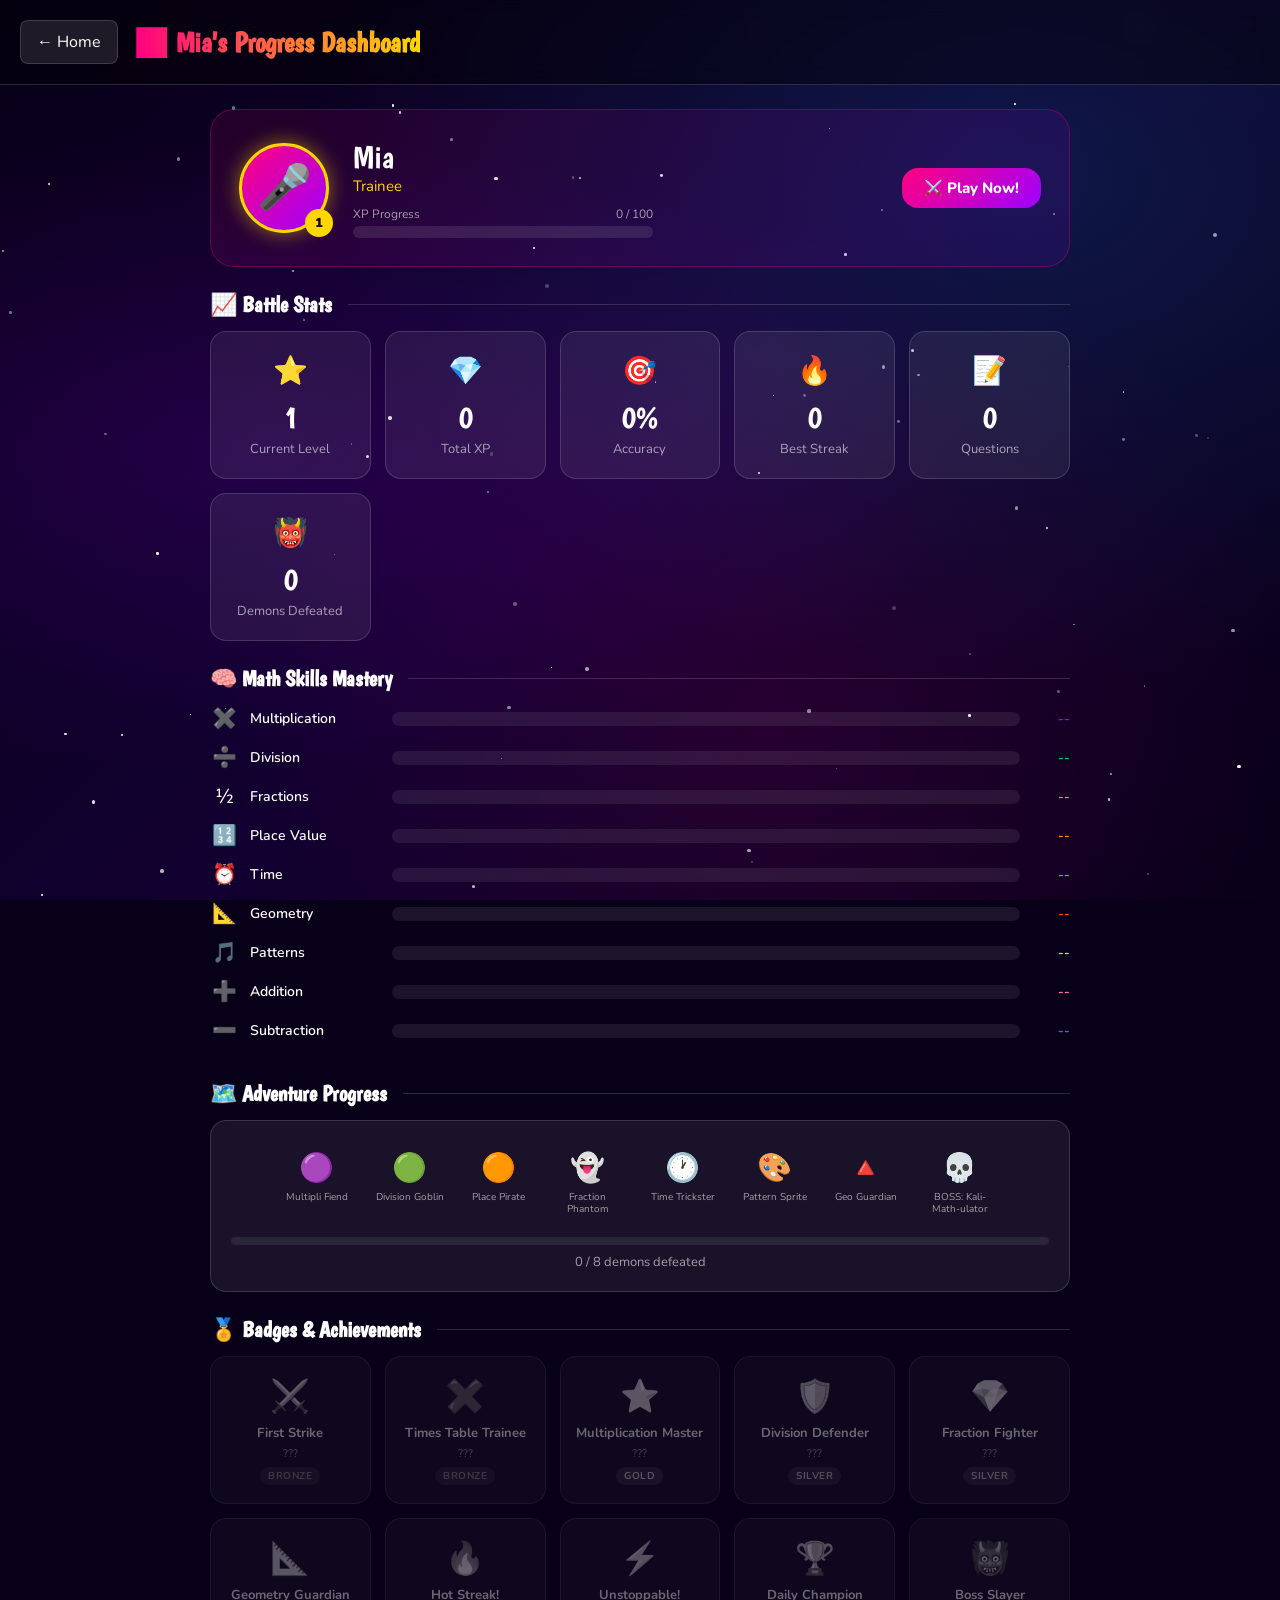
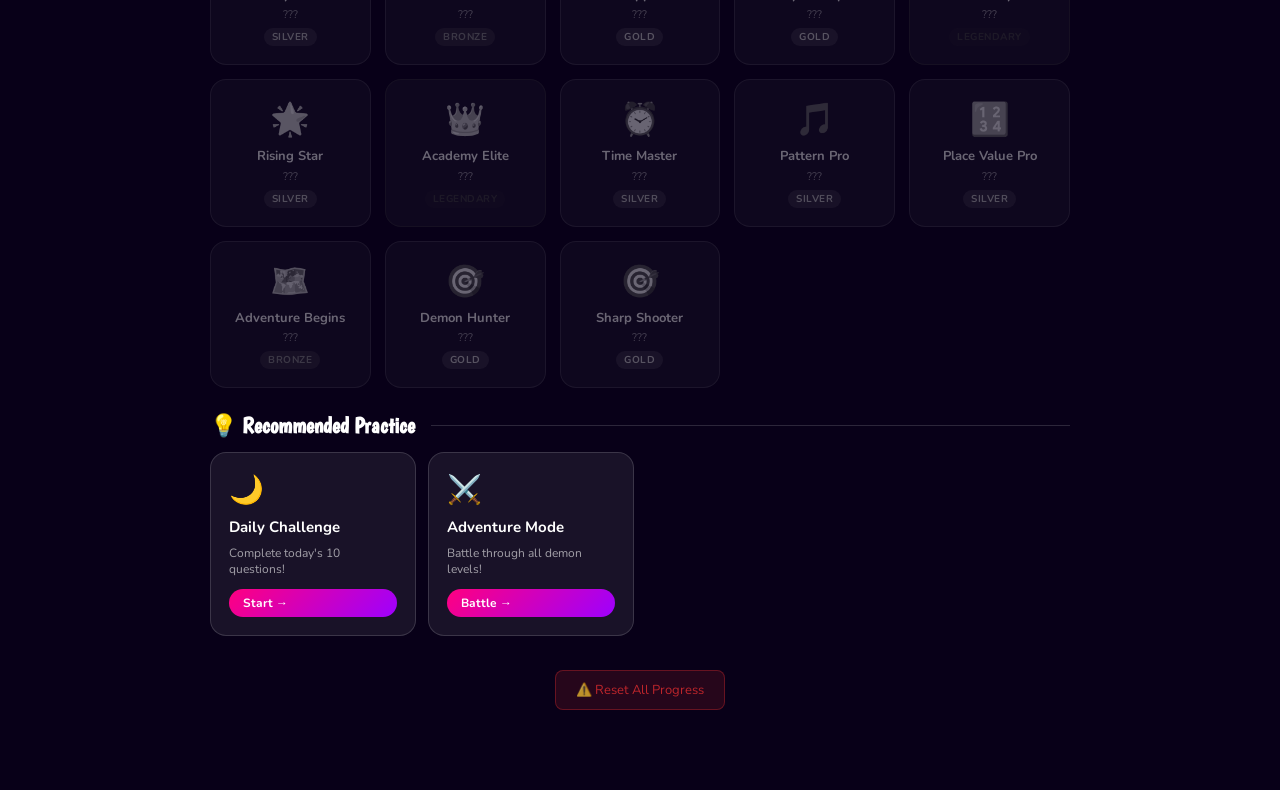
==== commit dc3187c6: "Enhance mobile responsiveness for phones and tablets - Add touch-action: manipulation to all buttons" ====
--- a/dashboard.html
+++ b/dashboard.html
@@ -2,7 +2,7 @@
 <html lang="en">
 <head>
   <meta charset="UTF-8">
-  <meta name="viewport" content="width=device-width, initial-scale=1.0">
+  <meta name="viewport" content="width=device-width, initial-scale=1.0, viewport-fit=cover">
   <title>Dashboard – MiaMath</title>
   <link rel="preconnect" href="https://fonts.googleapis.com">
   <link rel="preconnect" href="https://fonts.gstatic.com" crossorigin>
--- a/css/styles.css
+++ b/css/styles.css
@@ -51,6 +51,37 @@
 button { cursor: pointer; font-family: inherit; }
 
 /* ============================================
+   TOUCH & MOBILE GLOBALS
+   ============================================ */
+/* Eliminate 300ms tap delay and sticky hover on touch devices */
+a, button, .mode-card, .choice-btn, .hud-btn, .result-btn,
+.intro-start-btn, .submit-btn, .dashboard-btn, .back-btn {
+  -webkit-tap-highlight-color: transparent;
+  touch-action: manipulation;
+}
+/* Prevent text highlight during rapid taps */
+.choice-btn, .result-btn, .intro-start-btn, .submit-btn, .hud-btn {
+  -webkit-user-select: none;
+  user-select: none;
+}
+/* On touch-only devices, disable hover transforms to avoid sticky states */
+@media (hover: none) {
+  .mode-card:hover          { transform: none; background: var(--bg-card); }
+  .choice-btn:hover:not(:disabled) { transform: none; border-color: var(--border); box-shadow: none; }
+  .result-btn:hover         { transform: none; }
+  .submit-btn:hover         { transform: none; box-shadow: none; }
+  .intro-start-btn:hover    { transform: none; }
+  .dashboard-btn:hover      { transform: none; box-shadow: none; }
+  .stat-card:hover          { transform: none; }
+  .back-btn:hover           { transform: none; }
+  /* Use :active for touch feedback instead */
+  .choice-btn:active:not(:disabled) { transform: scale(0.95); background: rgba(255,255,255,0.14); }
+  .mode-card:active         { transform: scale(0.97); background: var(--bg-card-hover); }
+  .result-btn:active        { transform: scale(0.95); }
+  .submit-btn:active        { transform: scale(0.95); }
+}
+
+/* ============================================
    BACKGROUND / STARS
    ============================================ */
 .stars-bg {
@@ -1106,30 +1137,229 @@
 ::-webkit-scrollbar-thumb:hover { background: var(--pink); }
 
 /* ============================================
-   RESPONSIVE
-   ============================================ */
-@media (max-width: 640px) {
-  .mode-grid { grid-template-columns: 1fr 1fr; gap: 10px; }
-  .card-title { font-size: 16px; }
-  .card-icon { font-size: 28px; }
-  .battle-stage { min-height: 200px; }
-  .choices-grid { grid-template-columns: 1fr 1fr; gap: 8px; }
-  .choice-btn { padding: 12px 8px; font-size: 16px; }
-  .question-text { font-size: 18px; }
-  .game-hud { padding: 8px 12px; }
+   RESPONSIVE — SMALL PHONE (≤ 480px)
+   ============================================ */
+@media (max-width: 480px) {
+  /* Safe-area insets for notched iPhones */
+  .game-hud {
+    padding-top: max(8px, env(safe-area-inset-top));
+    padding-left: max(10px, env(safe-area-inset-left));
+    padding-right: max(10px, env(safe-area-inset-right));
+    padding-bottom: 8px;
+  }
+  .landing-container {
+    padding: 14px 12px max(50px, calc(40px + env(safe-area-inset-bottom)));
+    gap: 18px;
+  }
+
+  /* ── Title ── */
+  .academy-badge { font-size: 11px; letter-spacing: 1.5px; }
+  .game-title { font-size: clamp(44px, 18vw, 62px); }
+  .title-subtitle { font-size: 12px; letter-spacing: 1px; }
+
+  /* ── Hero display ── */
+  .hero-display { gap: 12px; }
+  .hero-character img, .hero-character svg { width: 110px; }
+  .welcome-message { padding: 12px 14px; }
+  .welcome-line { font-size: 17px; }
+  .welcome-sub { font-size: 13px; }
+  .name-highlight { font-size: 18px; }
+
+  /* ── Mode cards ── */
+  .mode-grid { gap: 8px; }
+  .mode-card { padding: 14px 8px; }
+  .card-icon { font-size: 26px; margin-bottom: 5px; }
+  .card-title { font-size: 13px; margin-bottom: 3px; }
+  .card-desc { font-size: 10px; }
+
+  /* ── Quick stats ── */
+  .quick-stats { padding: 10px 12px; gap: 10px; }
+  .stat-label { font-size: 10px; }
+  .stat-value { font-size: 14px; }
+  .stat-icon { font-size: 15px; }
+
+  /* ── HUD ── */
+  .game-hud { gap: 6px; flex-wrap: nowrap; }
+  .hud-left { gap: 7px; }
+  .hud-right { gap: 7px; }
+  .hud-center { max-width: 120px; }
+  .xp-label { font-size: 9px; }
+  .xp-bar-track { height: 7px; }
+  .level-badge { font-size: 12px; padding: 4px 8px; }
+  .streak-badge { font-size: 11px; padding: 4px 7px; }
+  .hud-btn { padding: 6px 9px; font-size: 14px; min-width: 34px; min-height: 34px; }
+
+  /* ── Battle arena ── */
+  .battle-arena { padding: 8px 10px; gap: 8px; }
+  .battle-stage { min-height: 145px; gap: 4px; align-items: center; }
+  .demon-side, .mia-side { gap: 4px; max-width: 125px; }
+  .fighter-sprite img, .fighter-sprite svg { width: clamp(72px, 19vw, 108px); }
+
+  /* Compact speech bubble */
+  .speech-bubble {
+    padding: 6px 8px;
+    font-size: 10px;
+    max-width: 125px;
+    border-radius: 10px;
+  }
+  .demon-name-badge { font-size: 12px; }
+  .demon-taunt { font-size: 10px; }
+  .vs-badge { font-size: 19px; }
+
+  /* HP/energy bars */
+  .health-bar-container, .energy-bar-container { max-width: 125px; }
+  .hp-track, .energy-track { height: 10px; }
+  .bar-name { font-size: 10px; }
+  .hp-segment { height: 10px; }
+  .energy-hearts { gap: 3px; }
+  .energy-heart { font-size: 13px; }
+
+  /* ── Question area ── */
+  .question-area { padding: 11px 10px; border-radius: 14px; }
+  .category-tag { font-size: 10px; padding: 3px 10px; margin-bottom: 8px; }
+  .question-text { font-size: 16px; margin-bottom: 11px; line-height: 1.3; }
+  .question-text.word-problem { font-size: 14px; padding: 9px; }
+
+  /* Choice buttons – big tap targets */
+  .choices-grid { grid-template-columns: 1fr 1fr; gap: 7px; margin-bottom: 8px; }
+  .choice-btn {
+    padding: 12px 6px;
+    font-size: 18px;
+    min-height: 54px;
+    border-radius: 12px;
+  }
+
+  /* Fill-blank */
+  .fill-blank-form { gap: 8px; }
+  .fill-blank-input {
+    width: 115px;
+    padding: 10px 10px;
+    font-size: 24px; /* ≥16px avoids iOS zoom */
+    border-radius: 12px;
+  }
+  .submit-btn { padding: 11px 15px; font-size: 15px; border-radius: 12px; min-height: 46px; }
+  .hint-area { font-size: 12px; padding: 8px 10px; margin-top: 7px; }
+
+  /* ── Result overlay ── */
+  .result-card { padding: 20px 13px; max-width: 96vw; border-radius: 16px; }
+  .result-icon { font-size: 46px; margin-bottom: 6px; }
+  .result-title { font-size: 27px; margin-bottom: 5px; }
+  .result-msg { font-size: 13px; margin-bottom: 12px; }
+  .result-stats { gap: 8px; margin-bottom: 14px; }
+  .res-stat { padding: 9px 12px; }
+  .res-stat-val { font-size: 20px; }
+  .res-stat-lbl { font-size: 11px; }
+  .result-xp-gain { font-size: 19px; margin-bottom: 12px; }
+  .badge-unlocked { padding: 9px; margin-bottom: 12px; }
+  .badge-unlocked-name { font-size: 17px; }
+  .result-btns { gap: 7px; flex-direction: column; }
+  .result-btn { padding: 13px 14px; font-size: 14px; min-height: 46px; width: 100%; }
+
+  /* ── Mode intro overlay ── */
+  .intro-card { padding: 20px 13px; border-radius: 16px; }
+  .intro-demon-preview { width: 105px; margin-bottom: 10px; }
+  .intro-demon-name { font-size: 21px; }
+  .intro-sub { font-size: 13px; margin-bottom: 10px; }
+  .intro-desc { font-size: 14px; margin-bottom: 15px; }
+  .intro-start-btn { padding: 14px 26px; font-size: 17px; min-height: 50px; }
+
+  /* ── Dashboard ── */
+  .dashboard-header { padding: 12px 14px; gap: 10px; }
+  .dashboard-title { font-size: 17px; }
+  .back-btn { padding: 8px 11px; font-size: 13px; }
+  .dashboard-container { padding: 14px 12px 50px; gap: 16px; }
+  .hero-card { flex-direction: column; text-align: center; padding: 16px 13px; gap: 12px; }
+  .hero-avatar { width: 68px; height: 68px; font-size: 33px; }
+  .hero-player-name { font-size: 23px; }
+  .hero-xp-bar-container { max-width: 100%; }
+  .stats-grid { grid-template-columns: repeat(2, 1fr); gap: 8px; }
+  .stat-card { padding: 13px 8px; }
+  .stat-card-icon { font-size: 20px; margin-bottom: 5px; }
+  .stat-card-value { font-size: 22px; }
+  .stat-card-label { font-size: 11px; }
+  .section-title { font-size: 16px; margin-bottom: 10px; }
+  .skill-row { gap: 7px; margin-bottom: 9px; }
+  .skill-name { width: 84px; font-size: 12px; }
+  .skill-icon { font-size: 15px; width: 20px; }
+  .skill-pct { font-size: 11px; width: 30px; }
+  .badges-grid { grid-template-columns: repeat(2, 1fr); gap: 8px; }
+  .badge-card { padding: 12px 8px; border-radius: 12px; }
+  .badge-icon { font-size: 24px; margin-bottom: 5px; }
+  .badge-name { font-size: 11px; }
+  .badge-desc { font-size: 9px; }
+  .recommend-grid { grid-template-columns: 1fr; gap: 8px; }
+  .recommend-card { padding: 13px; flex-direction: row; align-items: center; flex-wrap: wrap; }
+  .rec-icon { font-size: 22px; }
+  .dashboard-btn { padding: 10px 18px; font-size: 14px; }
+}
+
+/* ============================================
+   RESPONSIVE — MID PHONE (481px – 640px)
+   ============================================ */
+@media (min-width: 481px) and (max-width: 640px) {
+  .game-hud { padding: 8px 14px; gap: 8px; }
+  .hud-center { max-width: 170px; }
+  .battle-arena { padding: 10px 14px; gap: 10px; }
+  .battle-stage { min-height: 185px; gap: 6px; align-items: center; }
+  .fighter-sprite img, .fighter-sprite svg { width: clamp(88px, 17vw, 125px); }
+  .demon-side, .mia-side { max-width: 145px; }
+  .speech-bubble { max-width: 150px; font-size: 11px; padding: 7px 9px; }
+  .vs-badge { font-size: 23px; }
+  .health-bar-container, .energy-bar-container { max-width: 145px; }
+  .question-area { padding: 13px 11px; }
+  .question-text { font-size: 17px; }
+  .choices-grid { gap: 8px; }
+  .choice-btn { padding: 13px 8px; font-size: 18px; min-height: 54px; }
+  .fill-blank-input { font-size: 24px; }
+  .result-card { padding: 24px 18px; max-width: 94vw; }
+  .result-title { font-size: 30px; }
+  .result-btns { flex-wrap: wrap; }
+  .hero-card { flex-direction: column; text-align: center; }
   .stats-grid { grid-template-columns: repeat(2, 1fr); }
   .badges-grid { grid-template-columns: repeat(2, 1fr); }
-  .result-card { padding: 24px 20px; }
-  .result-title { font-size: 32px; }
-  .hero-card { flex-direction: column; text-align: center; }
-}
-
+}
+
+/* ============================================
+   RESPONSIVE — TABLET (641px – 900px)
+   ============================================ */
 @media (min-width: 641px) and (max-width: 900px) {
   .mode-grid { max-width: 480px; }
   .battle-stage { min-height: 240px; }
   .choices-grid { grid-template-columns: repeat(2, 1fr); }
-}
-
+  .choice-btn { min-height: 52px; font-size: 20px; }
+  .question-area { padding: 20px 18px; }
+  .fighter-sprite img, .fighter-sprite svg { width: clamp(105px, 15vw, 165px); }
+  .stats-grid { grid-template-columns: repeat(3, 1fr); }
+  .result-card { max-width: 88vw; }
+  .result-btns { flex-wrap: wrap; }
+  .hero-card { flex-wrap: wrap; }
+}
+
+/* ============================================
+   RESPONSIVE — DESKTOP (901px+)
+   ============================================ */
 @media (min-width: 901px) {
   .battle-stage { min-height: 300px; }
 }
+
+/* ============================================
+   LANDSCAPE PHONE (wide + short viewport)
+   ============================================ */
+@media (max-height: 500px) and (orientation: landscape) {
+  .game-hud { padding: 5px 12px; gap: 6px; }
+  .xp-bar-track { height: 6px; }
+  .battle-arena { padding: 5px 10px; gap: 5px; }
+  .battle-stage { min-height: 95px; }
+  .fighter-sprite img, .fighter-sprite svg { width: clamp(52px, 11vh, 85px); }
+  .speech-bubble { display: none; } /* hide in landscape to save vertical space */
+  .health-bar-container, .energy-bar-container { max-width: 105px; }
+  .question-area { padding: 7px 10px; }
+  .question-text { font-size: 14px; margin-bottom: 7px; }
+  .choices-grid { gap: 5px; margin-bottom: 5px; }
+  .choice-btn { padding: 8px 5px; font-size: 15px; min-height: 40px; }
+  .hint-area { padding: 6px 8px; font-size: 11px; margin-top: 5px; }
+  .intro-card { padding: 14px; max-height: 88vh; overflow-y: auto; }
+  .intro-demon-preview { width: 65px; margin-bottom: 6px; }
+  .result-card { padding: 14px; max-height: 88vh; overflow-y: auto; }
+  .result-btns { flex-wrap: wrap; gap: 6px; }
+}
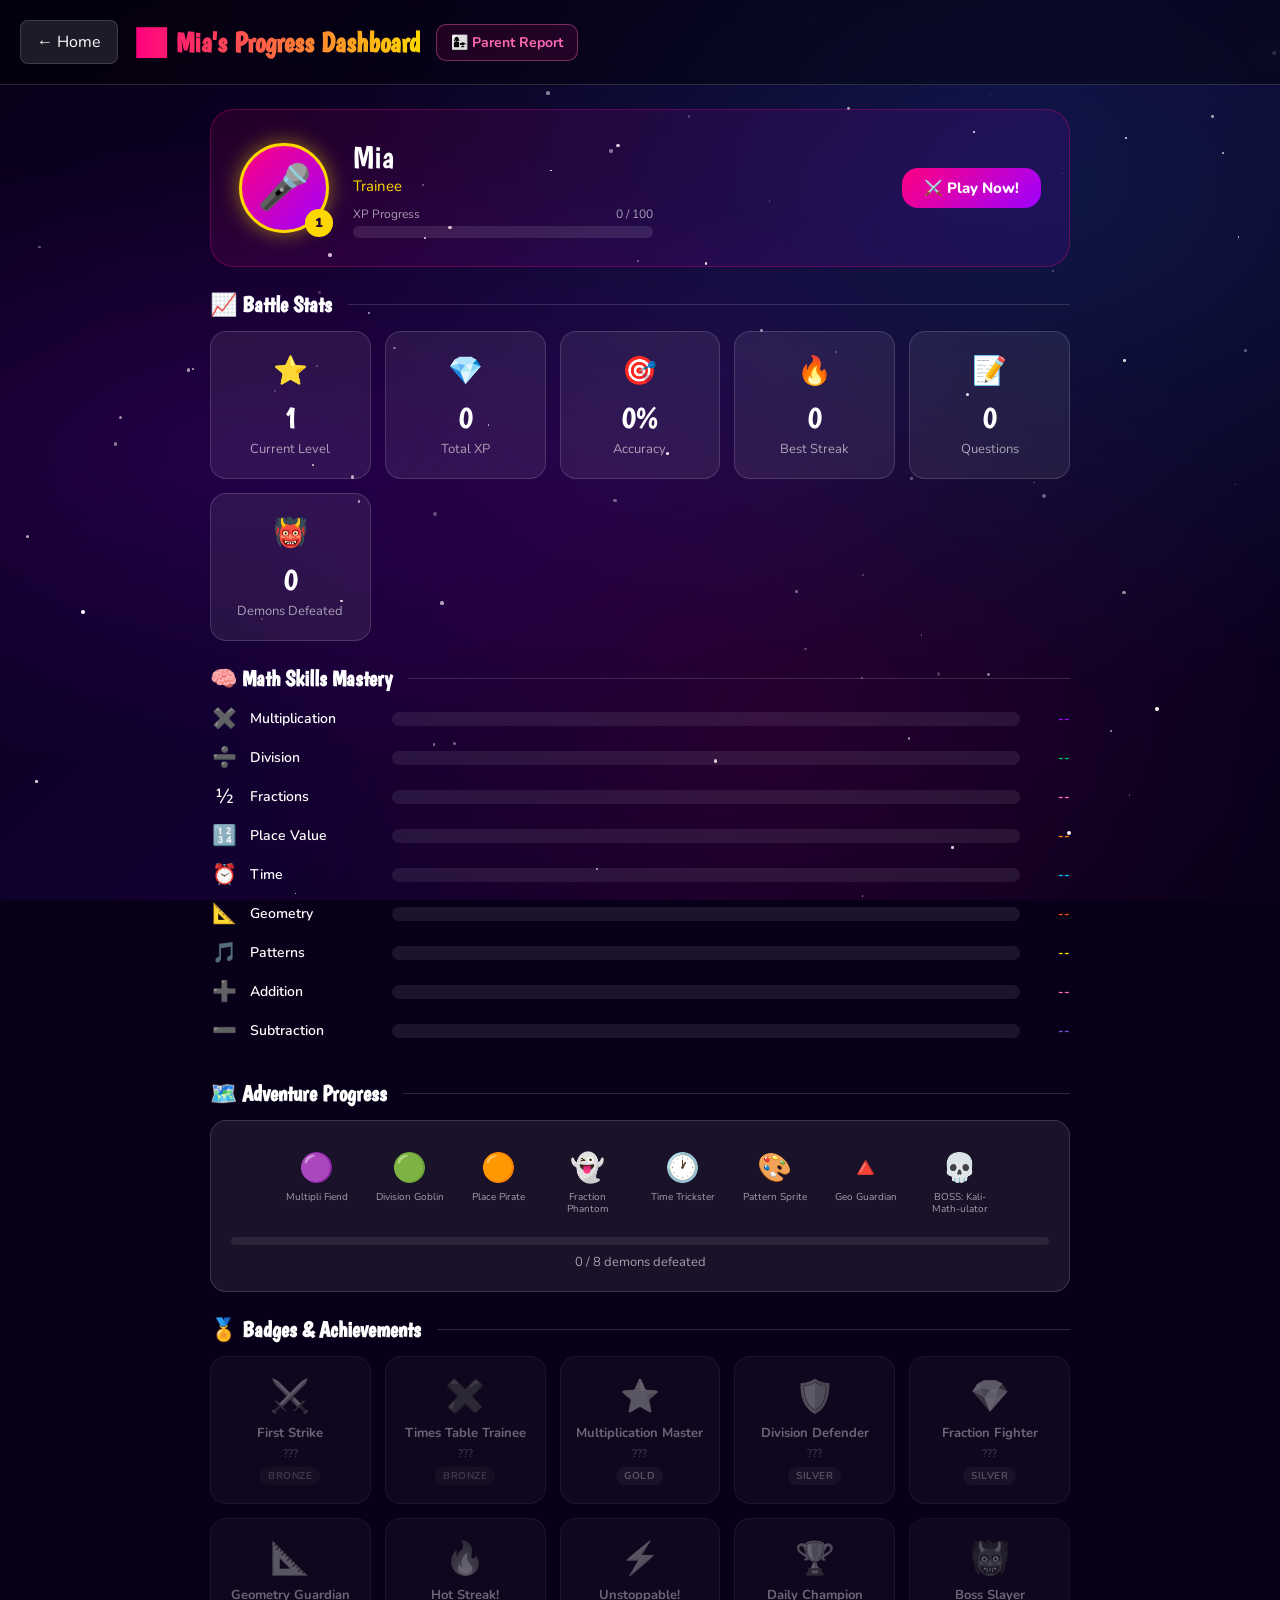
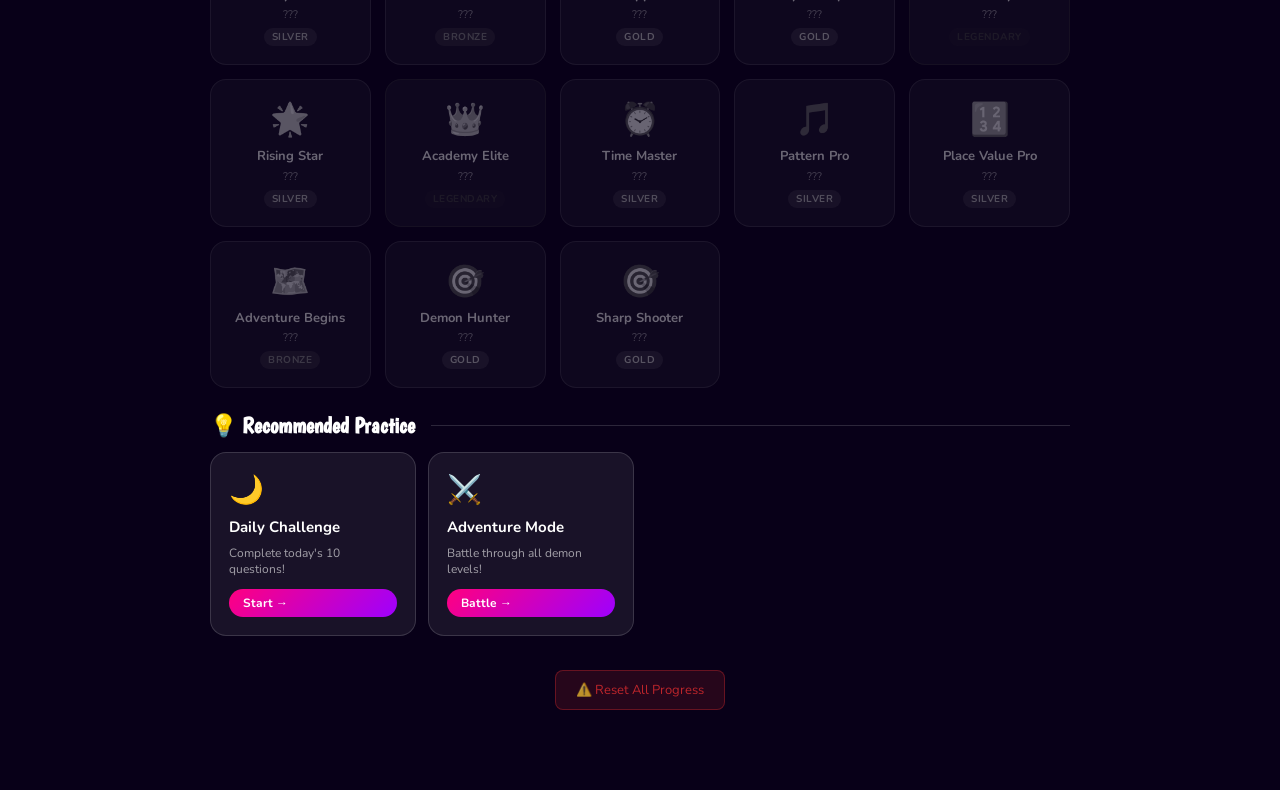
==== commit d504e56f: "Add parent progress report page - New parent.html: comprehensive progress report for parents includi" ====
--- a/dashboard.html
+++ b/dashboard.html
@@ -18,6 +18,9 @@
   <header class="dashboard-header">
     <a href="index.html" class="back-btn">← Home</a>
     <h1 class="dashboard-title">📊 Mia's Progress Dashboard</h1>
+    <a href="parent.html" class="hud-btn" style="color:var(--pink-light);border-color:rgba(255,105,180,0.4);background:rgba(255,0,128,0.1);font-weight:700;white-space:nowrap;">
+      👩‍👧 Parent Report
+    </a>
   </header>
 
   <div class="dashboard-container">
